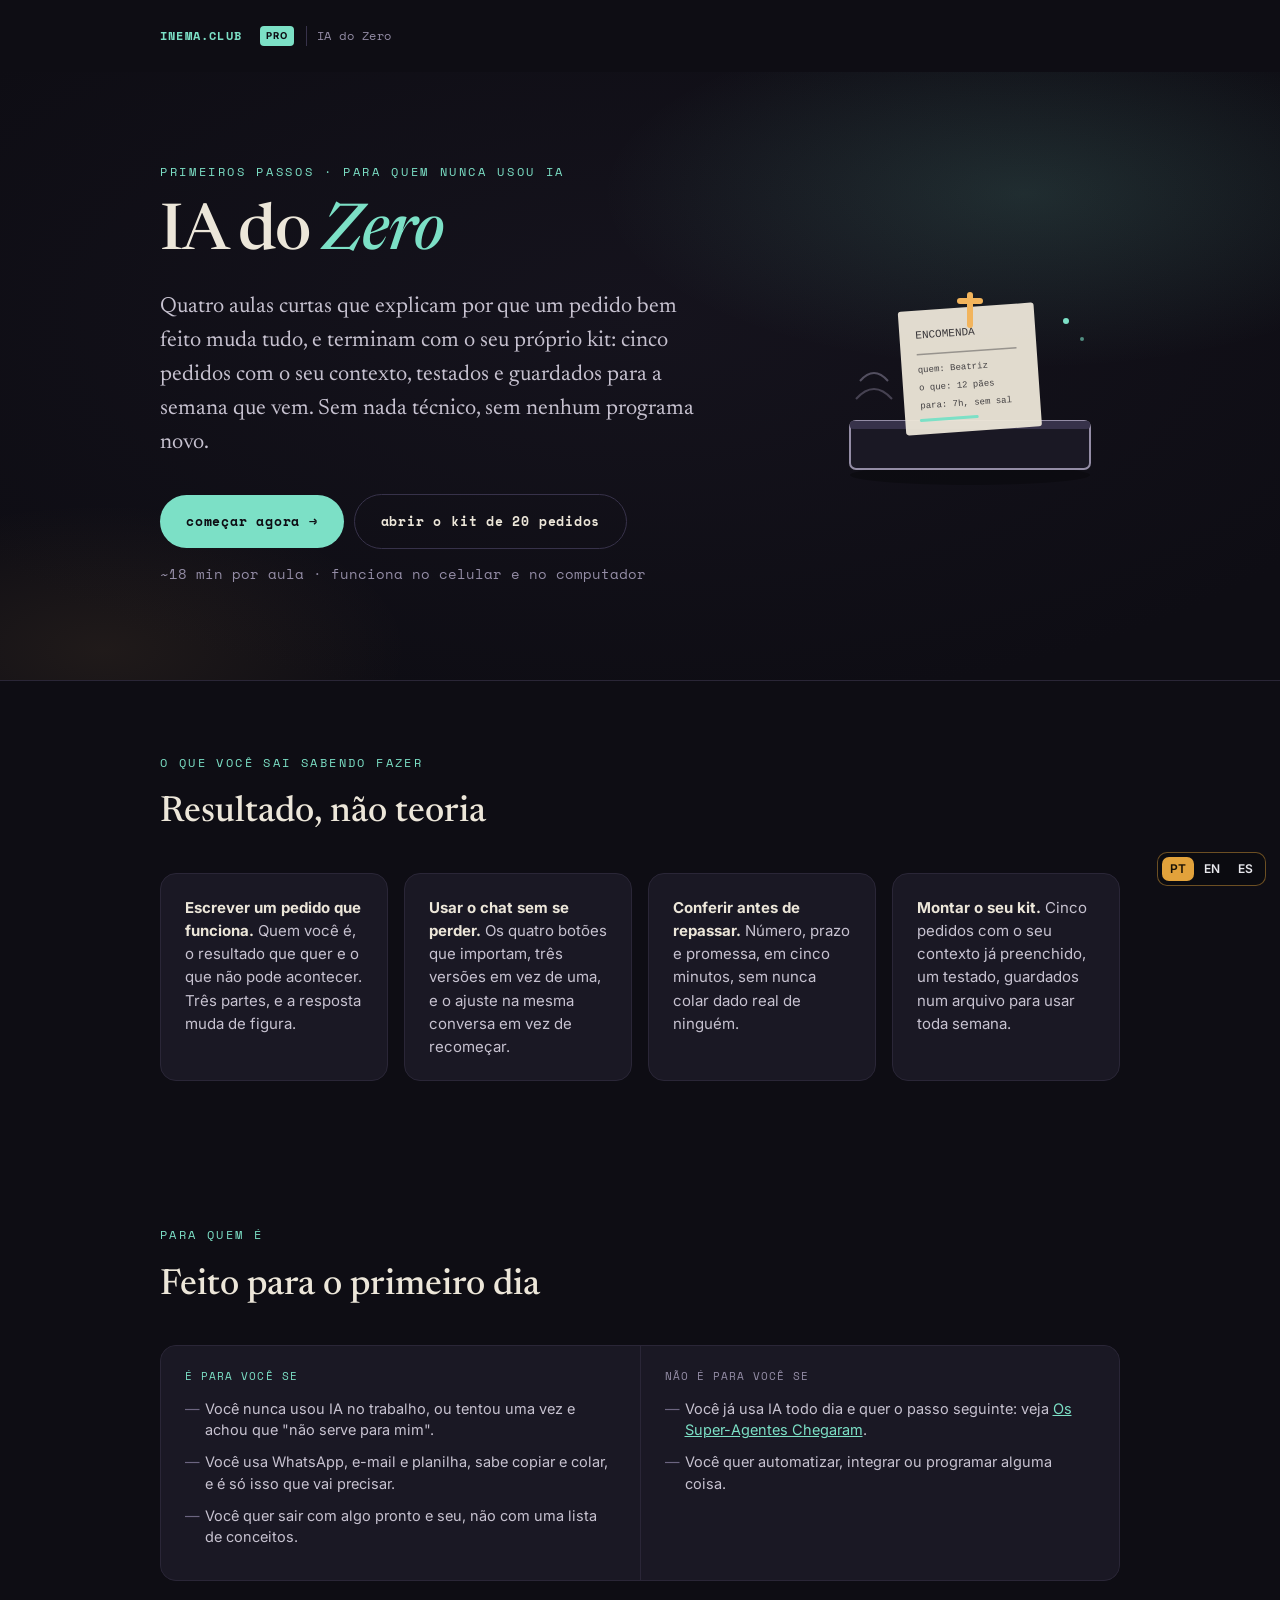
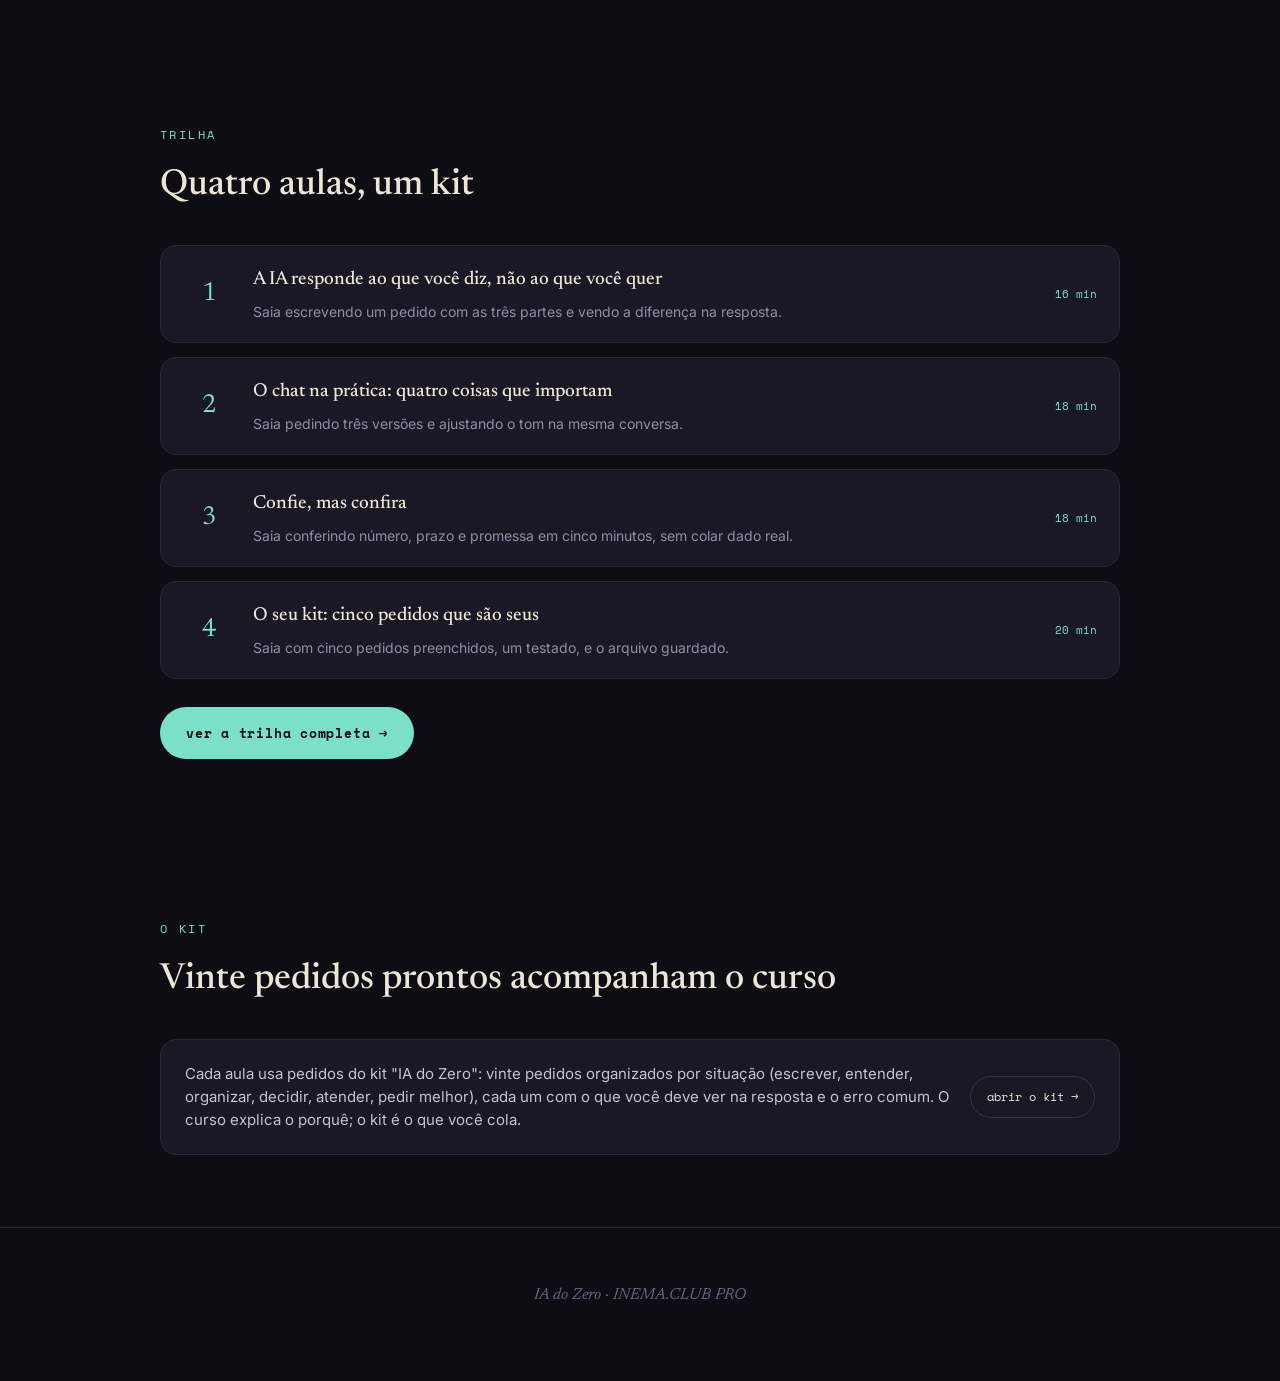
==== index.html @ 68017c6e "feat: arckhe-ia-do-zero-curso - Arckhé AI" ====
<!DOCTYPE html>

<html lang="pt-BR">
<head>
<meta charset="utf-8"/>
<meta content="0; url=landing.html" http-equiv="refresh"/>
<title>Redirecionando…</title>
<link href="https://inematds.github.io/ia-do-zero-curso/" hreflang="pt-BR" rel="alternate"/><link href="https://inematds.github.io/ia-do-zero-curso/en/" hreflang="en" rel="alternate"/><link href="https://inematds.github.io/ia-do-zero-curso/es/" hreflang="es" rel="alternate"/></head>
<body><div class="inema-lang" style="position:fixed;right:14px;bottom:14px;z-index:9999;display:flex;gap:2px;padding:4px;border-radius:10px;background:rgba(12,12,16,.82);border:1px solid rgba(226,162,59,.45);font:600 12px/1 Sora,Inter,system-ui,sans-serif;backdrop-filter:blur(8px)" translate="no"><a href="./" hreflang="pt-BR" style="padding:6px 8px;border-radius:7px;text-decoration:none;color:#1a1206;background:#E2A23B">PT</a><a href="en/" hreflang="en" style="padding:6px 8px;border-radius:7px;text-decoration:none;color:#e9e9ee">EN</a><a href="es/" hreflang="es" style="padding:6px 8px;border-radius:7px;text-decoration:none;color:#e9e9ee">ES</a></div><a href="landing.html">Abrir o curso</a></body>
</html>
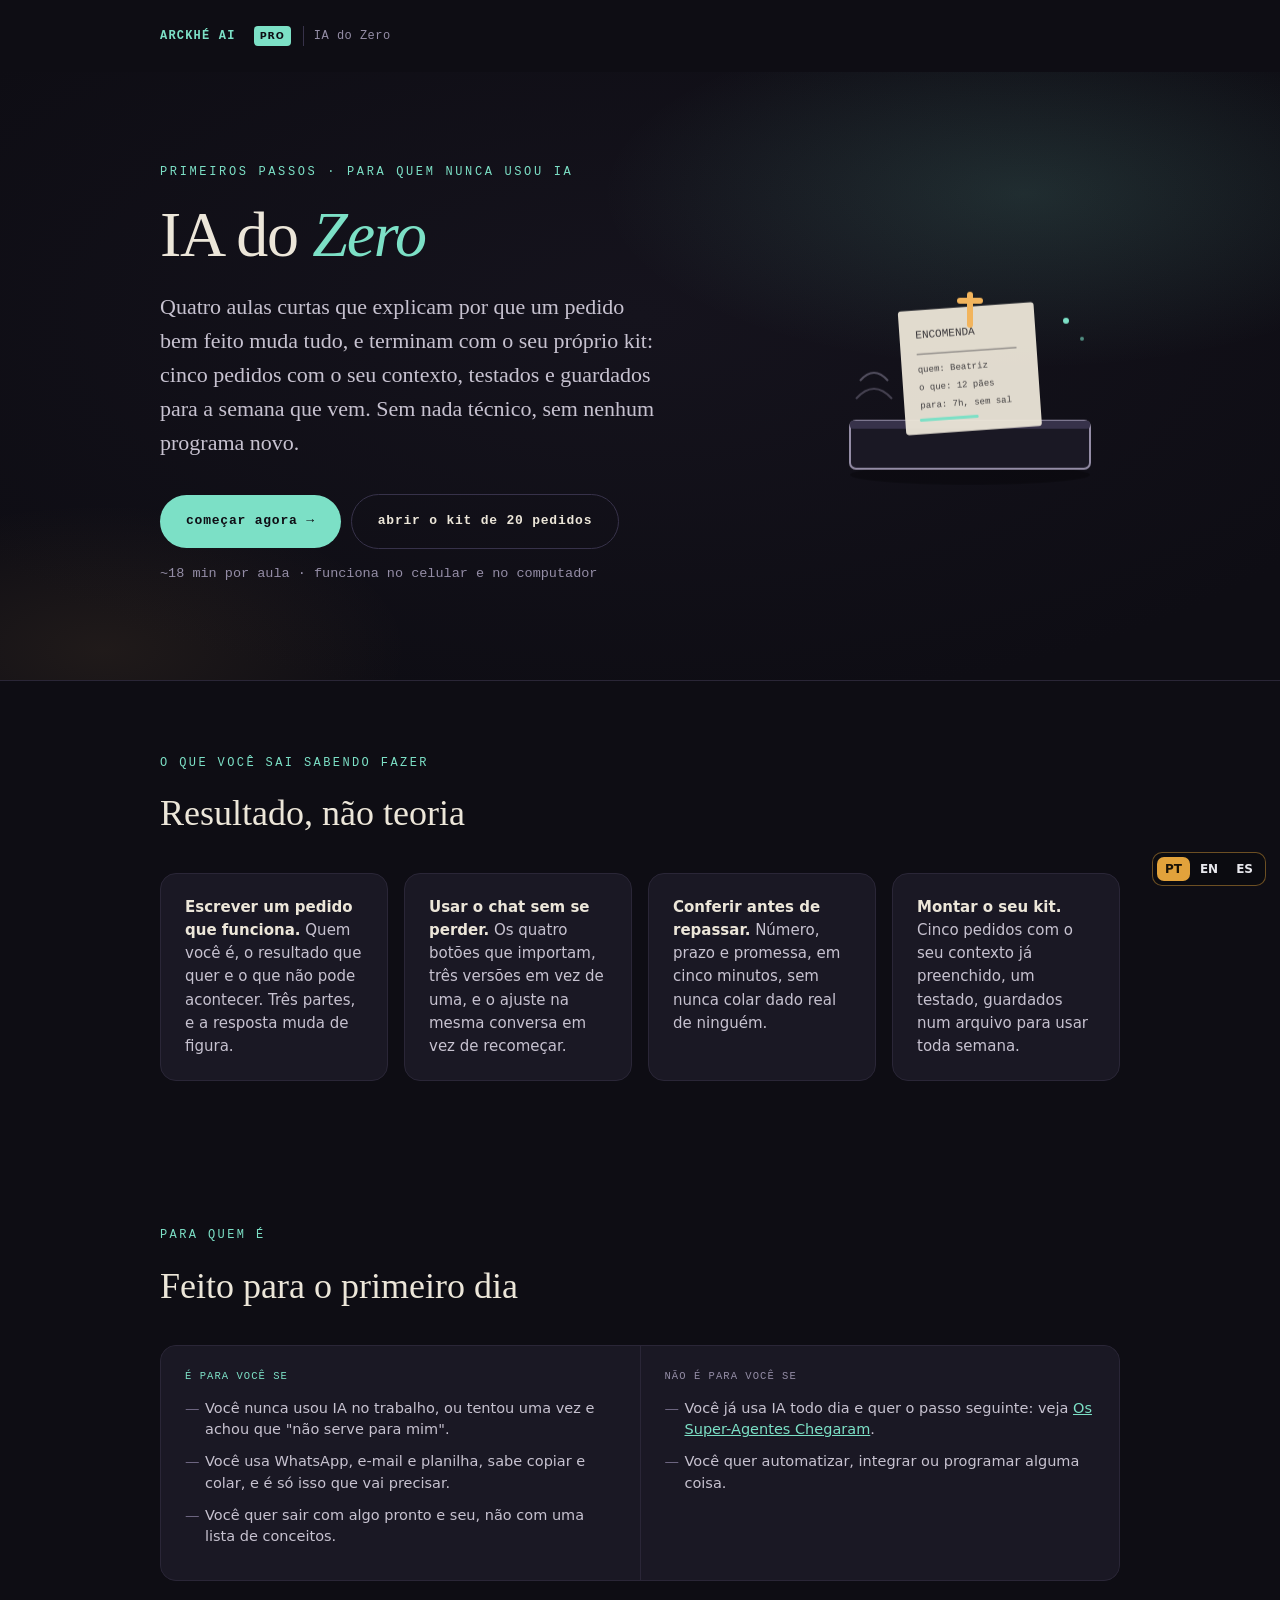
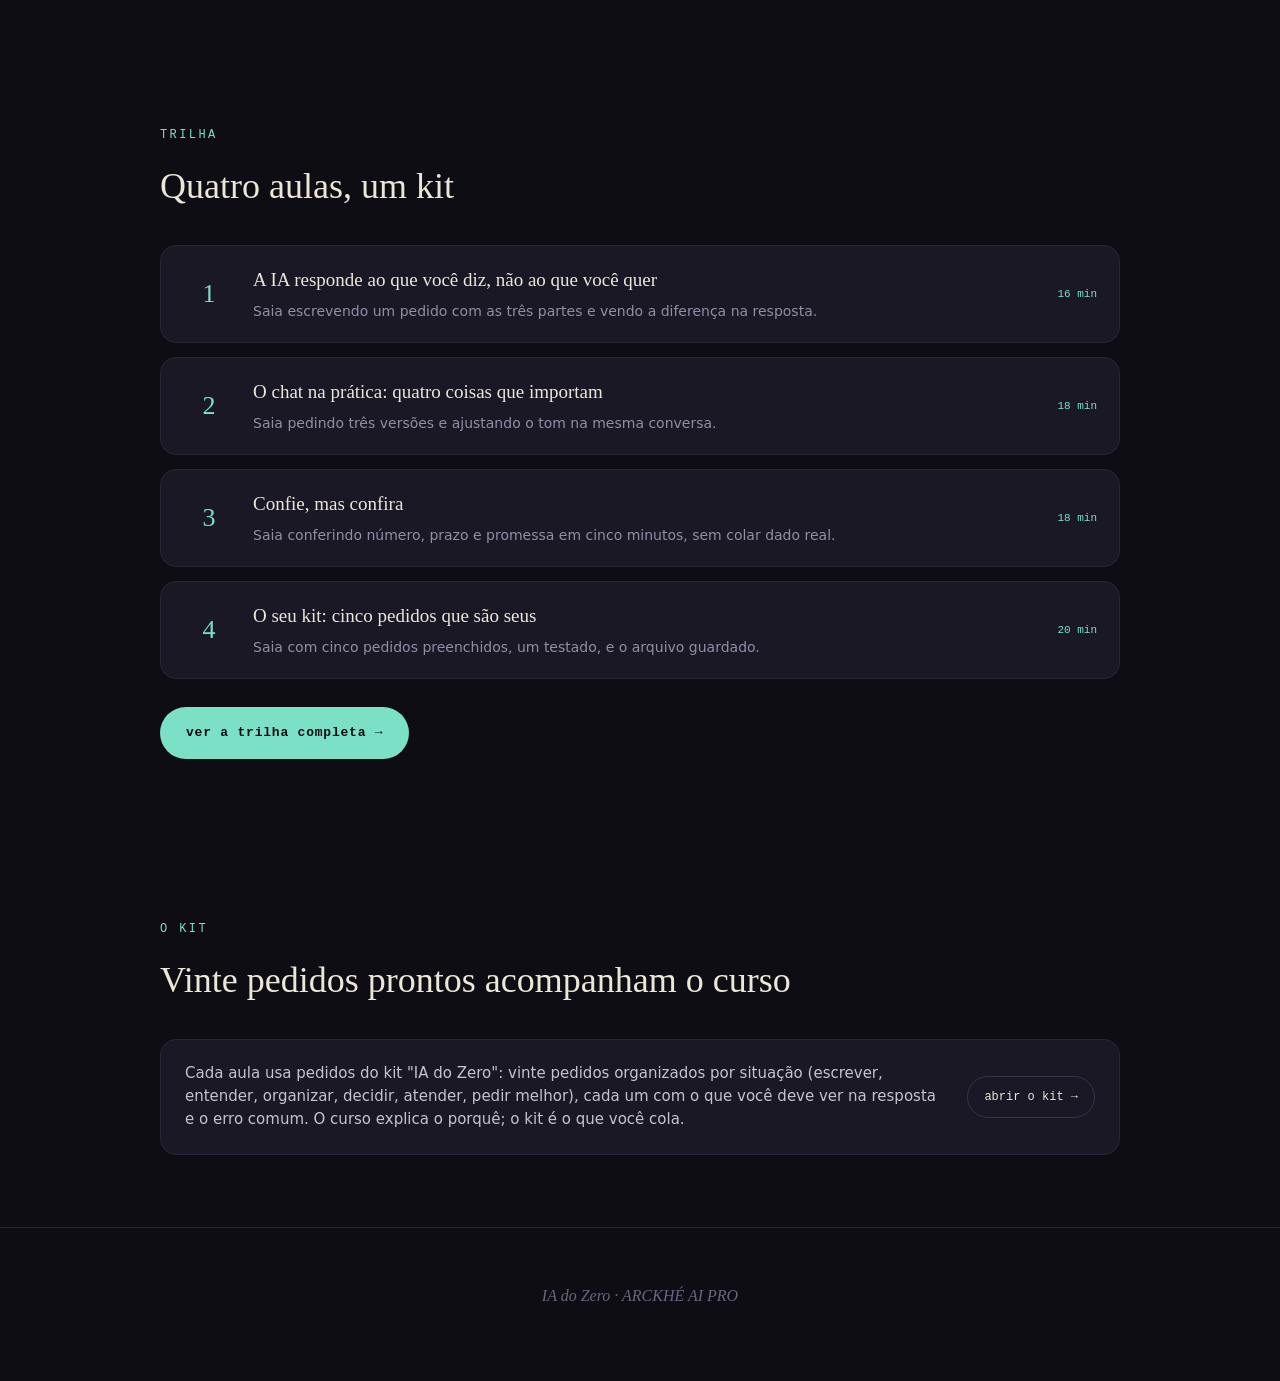
==== commit dfe2a5ae: "fix: substituir INEMA por ARCKHÉ" ====
--- a/index.html
+++ b/index.html
@@ -5,6 +5,6 @@
 <meta charset="utf-8"/>
 <meta content="0; url=landing.html" http-equiv="refresh"/>
 <title>Redirecionando…</title>
-<link href="https://inematds.github.io/ia-do-zero-curso/" hreflang="pt-BR" rel="alternate"/><link href="https://inematds.github.io/ia-do-zero-curso/en/" hreflang="en" rel="alternate"/><link href="https://inematds.github.io/ia-do-zero-curso/es/" hreflang="es" rel="alternate"/></head>
-<body><div class="inema-lang" style="position:fixed;right:14px;bottom:14px;z-index:9999;display:flex;gap:2px;padding:4px;border-radius:10px;background:rgba(12,12,16,.82);border:1px solid rgba(226,162,59,.45);font:600 12px/1 Sora,Inter,system-ui,sans-serif;backdrop-filter:blur(8px)" translate="no"><a href="./" hreflang="pt-BR" style="padding:6px 8px;border-radius:7px;text-decoration:none;color:#1a1206;background:#E2A23B">PT</a><a href="en/" hreflang="en" style="padding:6px 8px;border-radius:7px;text-decoration:none;color:#e9e9ee">EN</a><a href="es/" hreflang="es" style="padding:6px 8px;border-radius:7px;text-decoration:none;color:#e9e9ee">ES</a></div><a href="landing.html">Abrir o curso</a></body>
+<link href="https://linnoff88-dev.github.io/ hreflang="pt-BR" rel="alternate"/><link href="https://linnoff88-dev.github.io/ hreflang="en" rel="alternate"/><link href="https://linnoff88-dev.github.io/ hreflang="es" rel="alternate"/></head>
+<body><div class="ARCKHÉ-lang" style="position:fixed;right:14px;bottom:14px;z-index:9999;display:flex;gap:2px;padding:4px;border-radius:10px;background:rgba(12,12,16,.82);border:1px solid rgba(226,162,59,.45);font:600 12px/1 Sora,Inter,system-ui,sans-serif;backdrop-filter:blur(8px)" translate="no"><a href="./" hreflang="pt-BR" style="padding:6px 8px;border-radius:7px;text-decoration:none;color:#1a1206;background:#E2A23B">PT</a><a href="en/" hreflang="en" style="padding:6px 8px;border-radius:7px;text-decoration:none;color:#e9e9ee">EN</a><a href="es/" hreflang="es" style="padding:6px 8px;border-radius:7px;text-decoration:none;color:#e9e9ee">ES</a></div><a href="landing.html">Abrir o curso</a></body>
 </html>
